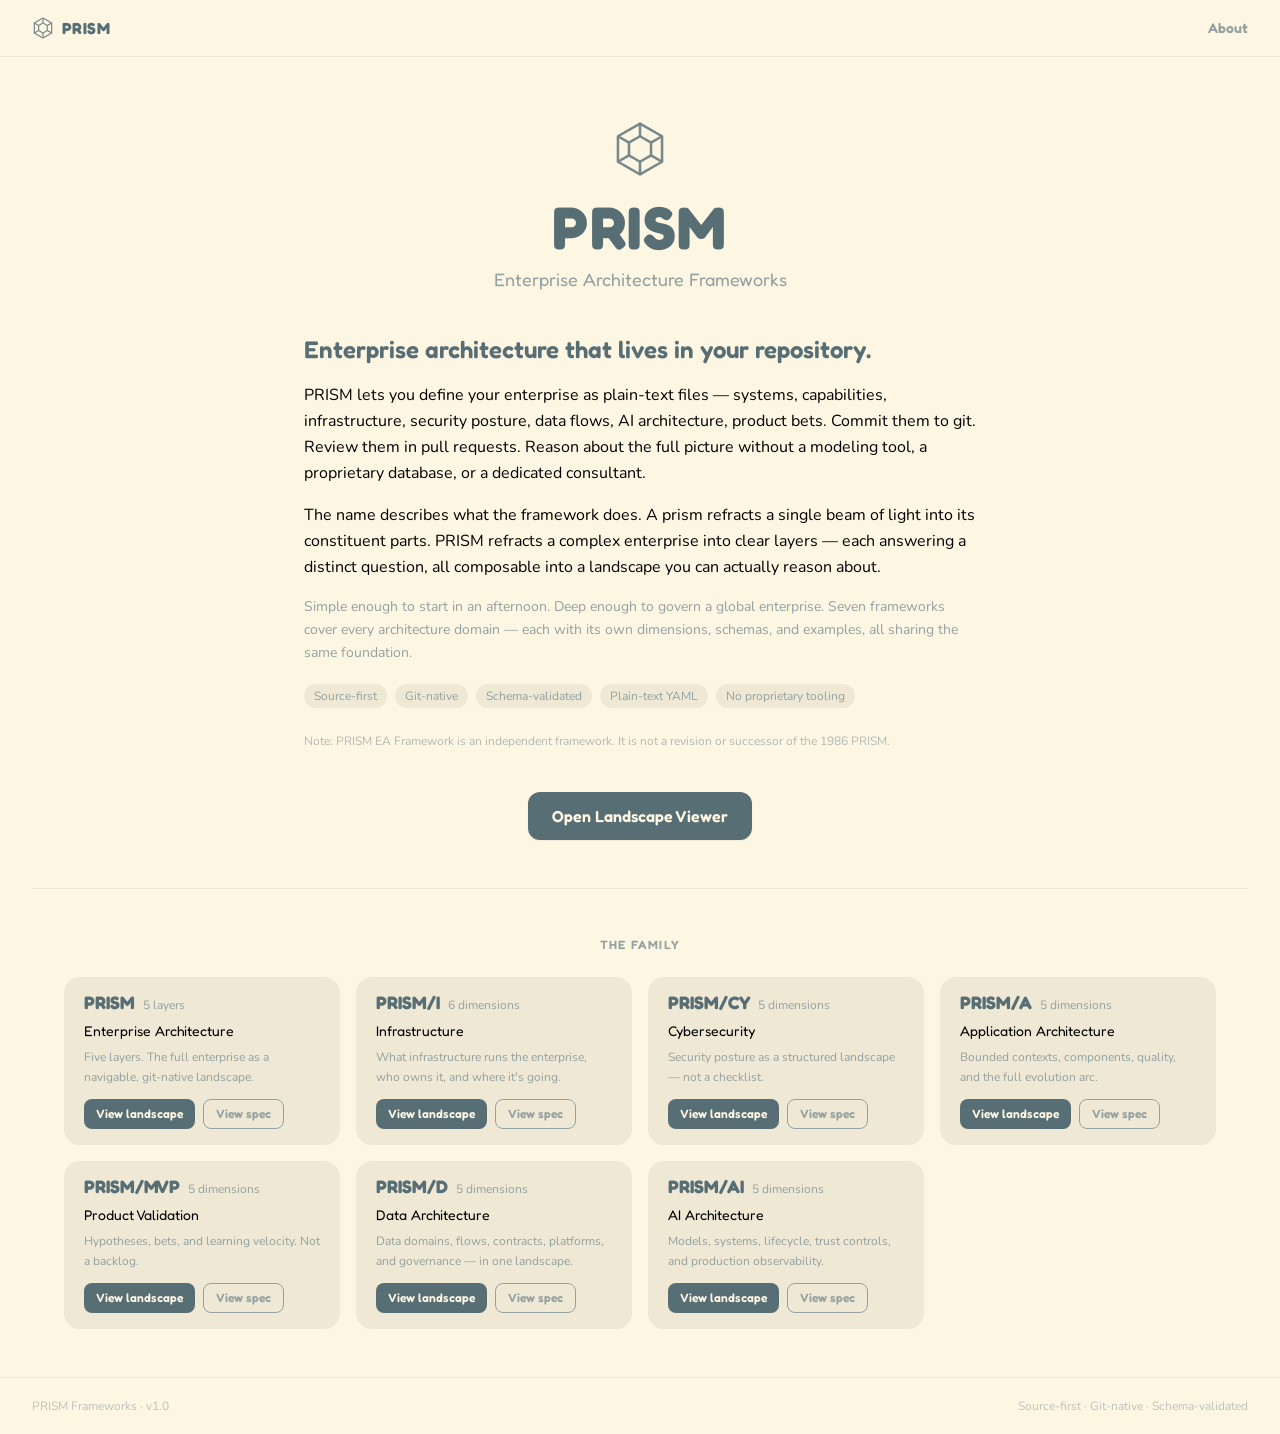
==== index.html @ 1857b0f9 "Add Google Analytics gtag to index.html Insert Google Analytics gtag (G-3FWQ7CKRZH) into the HTML he" ====
<!doctype html><html lang="en"><head><meta charset="UTF-8"><meta name="viewport" content="width=device-width,initial-scale=1"><script async src="https://www.googletagmanager.com/gtag/js?id=G-3FWQ7CKRZH"></script><script>function gtag(){dataLayer.push(arguments)}window.dataLayer=window.dataLayer||[],gtag("js",new Date),gtag("config","G-3FWQ7CKRZH")</script><title>PRISM — Enterprise Architecture Frameworks</title><meta name="description" content="PRISM is a family of seven open enterprise architecture frameworks — EA, Infrastructure, Cybersecurity, Application, Data, AI, and Product — defined as plain-text YAML, committed to git, and reviewed in pull requests. Created by Vikram Goud Palakurthi."><meta name="keywords" content="PRISM Framework, PRISM Enterprise Architecture, Enterprise Architecture Framework, EA Framework, TOGAF alternative, Zachman Framework, ArchiMate, Infrastructure Architecture, Cybersecurity Architecture Framework, Application Architecture, Data Architecture Framework, AI Architecture Framework, Product Validation Framework, MVP Framework, git-native architecture, source-first architecture, YAML architecture, open enterprise architecture, Vikram Goud Palakurthi"><meta name="author" content="Vikram Goud Palakurthi"><meta name="creator" content="Vikram Goud Palakurthi"><meta name="robots" content="index, follow"><link rel="canonical" href="https://prism-framework.org/"><meta name="citation_title" content="PRISM: Enterprise Architecture Frameworks for the Source-First Era"><meta name="citation_author" content="Palakurthi, Vikram Goud"><meta name="citation_publication_date" content="2025"><meta name="citation_pdf_url" content="https://prism-framework.org/PRISM_Framework_V1.0.pdf"><meta name="citation_abstract_html_url" content="https://ssrn.com/abstract=7037719"><meta name="citation_doi" content="10.5281/zenodo.21325668"><meta property="og:type" content="website"><meta property="og:title" content="PRISM — Enterprise Architecture Frameworks"><meta property="og:description" content="Seven open enterprise architecture frameworks defined in plain-text YAML. Git-native, schema-validated, no proprietary tooling. Created by Vikram Goud Palakurthi."><meta property="og:url" content="https://prism-framework.org/"><meta property="og:site_name" content="PRISM Framework"><meta property="og:locale" content="en_US"><meta name="twitter:card" content="summary"><meta name="twitter:title" content="PRISM — Enterprise Architecture Frameworks"><meta name="twitter:description" content="Seven open enterprise architecture frameworks defined in plain-text YAML. Git-native, schema-validated, no proprietary tooling."><meta name="twitter:creator" content="@mrtinkz"><script type="application/ld+json">{
      "@context": "https://schema.org",
      "@graph": [
        {
          "@type": "WebSite",
          "@id": "https://prism-framework.org/#website",
          "url": "https://prism-framework.org/",
          "name": "PRISM Framework",
          "description": "A family of seven open enterprise architecture frameworks for describing, governing, and evolving enterprises as plain-text YAML landscapes committed to git.",
          "inLanguage": "en",
          "creator": {
            "@id": "https://prism-framework.org/#creator"
          },
          "keywords": [
            "PRISM Framework",
            "Enterprise Architecture",
            "TOGAF alternative",
            "Zachman Framework",
            "ArchiMate",
            "Infrastructure Architecture",
            "Cybersecurity Architecture",
            "Application Architecture",
            "Data Architecture",
            "AI Architecture",
            "Product Validation",
            "git-native architecture",
            "source-first enterprise architecture"
          ]
        },
        {
          "@type": "Person",
          "@id": "https://prism-framework.org/#creator",
          "name": "Vikram Goud Palakurthi",
          "alternateName": "V.G. Palakurthi",
          "email": "mrtinkz@gmail.com",
          "knowsAbout": [
            "Enterprise Architecture",
            "Software Architecture",
            "AI Architecture",
            "Cybersecurity Architecture",
            "Infrastructure Architecture",
            "Data Architecture"
          ],
          "sameAs": [
            "https://github.com/mrtinkz"
          ]
        },
        {
          "@type": "SoftwareApplication",
          "@id": "https://prism-framework.org/#app",
          "name": "PRISM Landscape Viewer",
          "applicationCategory": "BusinessApplication",
          "description": "Interactive viewer and editor for PRISM enterprise architecture landscapes.",
          "operatingSystem": "Web",
          "isPartOf": { "@id": "https://prism-framework.org/#website" },
          "author": { "@id": "https://prism-framework.org/#creator" },
          "license": "https://creativecommons.org/licenses/by-sa/4.0/"
        },
        {
          "@type": "ScholarlyArticle",
          "@id": "https://prism-framework.org/#paper",
          "name": "PRISM: Enterprise Architecture Frameworks for the Source-First Era",
          "headline": "PRISM: Enterprise Architecture Frameworks for the Source-First Era",
          "author": { "@id": "https://prism-framework.org/#creator" },
          "datePublished": "2025",
          "url": "https://prism-framework.org/PRISM_Framework_V1.0.pdf",
          "identifier": "https://doi.org/10.5281/zenodo.21325668",
          "sameAs": [
            "https://ssrn.com/abstract=7037719",
            "https://doi.org/10.5281/zenodo.21325668"
          ],
          "isPartOf": { "@id": "https://prism-framework.org/#website" }
        }
      ]
    }</script><link rel="icon" type="image/svg+xml" href="/favicon.svg"><link rel="preconnect" href="https://fonts.googleapis.com"><link rel="preconnect" href="https://fonts.gstatic.com" crossorigin><link href="https://fonts.googleapis.com/css2?family=Fredoka:wght@400;600;700&family=Nunito:wght@400;600;700;800&display=swap" rel="stylesheet"><script type="module" crossorigin src="/assets/index-Dv40c6bV.js"></script><link rel="stylesheet" crossorigin href="/assets/index-DFppv4vb.css"></head><body><div id="root"></div></body></html>
---- assets/index-DFppv4vb.css ----
*,:before,:after{--tw-border-spacing-x: 0;--tw-border-spacing-y: 0;--tw-translate-x: 0;--tw-translate-y: 0;--tw-rotate: 0;--tw-skew-x: 0;--tw-skew-y: 0;--tw-scale-x: 1;--tw-scale-y: 1;--tw-pan-x: ;--tw-pan-y: ;--tw-pinch-zoom: ;--tw-scroll-snap-strictness: proximity;--tw-gradient-from-position: ;--tw-gradient-via-position: ;--tw-gradient-to-position: ;--tw-ordinal: ;--tw-slashed-zero: ;--tw-numeric-figure: ;--tw-numeric-spacing: ;--tw-numeric-fraction: ;--tw-ring-inset: ;--tw-ring-offset-width: 0px;--tw-ring-offset-color: #fff;--tw-ring-color: rgb(59 130 246 / .5);--tw-ring-offset-shadow: 0 0 #0000;--tw-ring-shadow: 0 0 #0000;--tw-shadow: 0 0 #0000;--tw-shadow-colored: 0 0 #0000;--tw-blur: ;--tw-brightness: ;--tw-contrast: ;--tw-grayscale: ;--tw-hue-rotate: ;--tw-invert: ;--tw-saturate: ;--tw-sepia: ;--tw-drop-shadow: ;--tw-backdrop-blur: ;--tw-backdrop-brightness: ;--tw-backdrop-contrast: ;--tw-backdrop-grayscale: ;--tw-backdrop-hue-rotate: ;--tw-backdrop-invert: ;--tw-backdrop-opacity: ;--tw-backdrop-saturate: ;--tw-backdrop-sepia: ;--tw-contain-size: ;--tw-contain-layout: ;--tw-contain-paint: ;--tw-contain-style: }::backdrop{--tw-border-spacing-x: 0;--tw-border-spacing-y: 0;--tw-translate-x: 0;--tw-translate-y: 0;--tw-rotate: 0;--tw-skew-x: 0;--tw-skew-y: 0;--tw-scale-x: 1;--tw-scale-y: 1;--tw-pan-x: ;--tw-pan-y: ;--tw-pinch-zoom: ;--tw-scroll-snap-strictness: proximity;--tw-gradient-from-position: ;--tw-gradient-via-position: ;--tw-gradient-to-position: ;--tw-ordinal: ;--tw-slashed-zero: ;--tw-numeric-figure: ;--tw-numeric-spacing: ;--tw-numeric-fraction: ;--tw-ring-inset: ;--tw-ring-offset-width: 0px;--tw-ring-offset-color: #fff;--tw-ring-color: rgb(59 130 246 / .5);--tw-ring-offset-shadow: 0 0 #0000;--tw-ring-shadow: 0 0 #0000;--tw-shadow: 0 0 #0000;--tw-shadow-colored: 0 0 #0000;--tw-blur: ;--tw-brightness: ;--tw-contrast: ;--tw-grayscale: ;--tw-hue-rotate: ;--tw-invert: ;--tw-saturate: ;--tw-sepia: ;--tw-drop-shadow: ;--tw-backdrop-blur: ;--tw-backdrop-brightness: ;--tw-backdrop-contrast: ;--tw-backdrop-grayscale: ;--tw-backdrop-hue-rotate: ;--tw-backdrop-invert: ;--tw-backdrop-opacity: ;--tw-backdrop-saturate: ;--tw-backdrop-sepia: ;--tw-contain-size: ;--tw-contain-layout: ;--tw-contain-paint: ;--tw-contain-style: }*,:before,:after{box-sizing:border-box;border-width:0;border-style:solid;border-color:#e5e7eb}:before,:after{--tw-content: ""}html,:host{line-height:1.5;-webkit-text-size-adjust:100%;-moz-tab-size:4;-o-tab-size:4;tab-size:4;font-family:ui-sans-serif,system-ui,sans-serif,"Apple Color Emoji","Segoe UI Emoji",Segoe UI Symbol,"Noto Color Emoji";font-feature-settings:normal;font-variation-settings:normal;-webkit-tap-highlight-color:transparent}body{margin:0;line-height:inherit}hr{height:0;color:inherit;border-top-width:1px}abbr:where([title]){-webkit-text-decoration:underline dotted;text-decoration:underline dotted}h1,h2,h3,h4,h5,h6{font-size:inherit;font-weight:inherit}a{color:inherit;text-decoration:inherit}b,strong{font-weight:bolder}code,kbd,samp,pre{font-family:ui-monospace,SFMono-Regular,Menlo,Monaco,Consolas,Liberation Mono,Courier New,monospace;font-feature-settings:normal;font-variation-settings:normal;font-size:1em}small{font-size:80%}sub,sup{font-size:75%;line-height:0;position:relative;vertical-align:baseline}sub{bottom:-.25em}sup{top:-.5em}table{text-indent:0;border-color:inherit;border-collapse:collapse}button,input,optgroup,select,textarea{font-family:inherit;font-feature-settings:inherit;font-variation-settings:inherit;font-size:100%;font-weight:inherit;line-height:inherit;letter-spacing:inherit;color:inherit;margin:0;padding:0}button,select{text-transform:none}button,input:where([type=button]),input:where([type=reset]),input:where([type=submit]){-webkit-appearance:button;background-color:transparent;background-image:none}:-moz-focusring{outline:auto}:-moz-ui-invalid{box-shadow:none}progress{vertical-align:baseline}::-webkit-inner-spin-button,::-webkit-outer-spin-button{height:auto}[type=search]{-webkit-appearance:textfield;outline-offset:-2px}::-webkit-search-decoration{-webkit-appearance:none}::-webkit-file-upload-button{-webkit-appearance:button;font:inherit}summary{display:list-item}blockquote,dl,dd,h1,h2,h3,h4,h5,h6,hr,figure,p,pre{margin:0}fieldset{margin:0;padding:0}legend{padding:0}ol,ul,menu{list-style:none;margin:0;padding:0}dialog{padding:0}textarea{resize:vertical}input::-moz-placeholder,textarea::-moz-placeholder{opacity:1;color:#9ca3af}input::placeholder,textarea::placeholder{opacity:1;color:#9ca3af}button,[role=button]{cursor:pointer}:disabled{cursor:default}img,svg,video,canvas,audio,iframe,embed,object{display:block;vertical-align:middle}img,video{max-width:100%;height:auto}[hidden]:where(:not([hidden=until-found])){display:none}.visible{visibility:visible}.fixed{position:fixed}.absolute{position:absolute}.relative{position:relative}.sticky{position:sticky}.right-0{right:0}.top-0{top:0}.top-full{top:100%}.z-10{z-index:10}.mx-8{margin-left:2rem;margin-right:2rem}.mx-auto{margin-left:auto;margin-right:auto}.my-4{margin-top:1rem;margin-bottom:1rem}.my-8{margin-top:2rem;margin-bottom:2rem}.mb-1{margin-bottom:.25rem}.mb-1\.5{margin-bottom:.375rem}.mb-10{margin-bottom:2.5rem}.mb-2{margin-bottom:.5rem}.mb-3{margin-bottom:.75rem}.mb-4{margin-bottom:1rem}.mb-5{margin-bottom:1.25rem}.mb-6{margin-bottom:1.5rem}.ml-1\.5{margin-left:.375rem}.ml-auto{margin-left:auto}.mt-0\.5{margin-top:.125rem}.mt-1{margin-top:.25rem}.mt-10{margin-top:2.5rem}.mt-12{margin-top:3rem}.mt-2{margin-top:.5rem}.mt-4{margin-top:1rem}.mt-5{margin-top:1.25rem}.mt-6{margin-top:1.5rem}.mt-auto{margin-top:auto}.block{display:block}.inline-block{display:inline-block}.flex{display:flex}.table{display:table}.grid{display:grid}.hidden{display:none}.h-2{height:.5rem}.h-3{height:.75rem}.h-px{height:1px}.min-h-screen{min-height:100vh}.w-2{width:.5rem}.w-3{width:.75rem}.w-36{width:9rem}.w-44{width:11rem}.w-5{width:1.25rem}.w-8{width:2rem}.w-full{width:100%}.max-w-2xl{max-width:42rem}.max-w-3xl{max-width:48rem}.max-w-6xl{max-width:72rem}.flex-1{flex:1 1 0%}.flex-shrink-0{flex-shrink:0}.border-collapse{border-collapse:collapse}.cursor-pointer{cursor:pointer}.select-none{-webkit-user-select:none;-moz-user-select:none;user-select:none}.list-decimal{list-style-type:decimal}.list-disc{list-style-type:disc}.grid-cols-1{grid-template-columns:repeat(1,minmax(0,1fr))}.grid-cols-2{grid-template-columns:repeat(2,minmax(0,1fr))}.flex-col{flex-direction:column}.flex-wrap{flex-wrap:wrap}.items-start{align-items:flex-start}.items-end{align-items:flex-end}.items-center{align-items:center}.items-baseline{align-items:baseline}.items-stretch{align-items:stretch}.justify-start{justify-content:flex-start}.justify-center{justify-content:center}.justify-between{justify-content:space-between}.gap-1{gap:.25rem}.gap-1\.5{gap:.375rem}.gap-10{gap:2.5rem}.gap-2{gap:.5rem}.gap-2\.5{gap:.625rem}.gap-3{gap:.75rem}.gap-4{gap:1rem}.gap-5{gap:1.25rem}.gap-x-8{-moz-column-gap:2rem;column-gap:2rem}.gap-y-1\.5{row-gap:.375rem}.space-x-3>:not([hidden])~:not([hidden]){--tw-space-x-reverse: 0;margin-right:calc(.75rem * var(--tw-space-x-reverse));margin-left:calc(.75rem * calc(1 - var(--tw-space-x-reverse)))}.space-y-0\.5>:not([hidden])~:not([hidden]){--tw-space-y-reverse: 0;margin-top:calc(.125rem * calc(1 - var(--tw-space-y-reverse)));margin-bottom:calc(.125rem * var(--tw-space-y-reverse))}.space-y-1>:not([hidden])~:not([hidden]){--tw-space-y-reverse: 0;margin-top:calc(.25rem * calc(1 - var(--tw-space-y-reverse)));margin-bottom:calc(.25rem * var(--tw-space-y-reverse))}.space-y-4>:not([hidden])~:not([hidden]){--tw-space-y-reverse: 0;margin-top:calc(1rem * calc(1 - var(--tw-space-y-reverse)));margin-bottom:calc(1rem * var(--tw-space-y-reverse))}.space-y-5>:not([hidden])~:not([hidden]){--tw-space-y-reverse: 0;margin-top:calc(1.25rem * calc(1 - var(--tw-space-y-reverse)));margin-bottom:calc(1.25rem * var(--tw-space-y-reverse))}.overflow-x-auto{overflow-x:auto}.whitespace-nowrap{white-space:nowrap}.rounded{border-radius:.25rem}.rounded-2xl{border-radius:1rem}.rounded-full{border-radius:9999px}.rounded-lg{border-radius:.5rem}.rounded-xl{border-radius:.75rem}.border{border-width:1px}.border-b{border-bottom-width:1px}.border-b-2{border-bottom-width:2px}.border-l-4{border-left-width:4px}.border-r{border-right-width:1px}.border-t{border-top-width:1px}.border-sol-base1{--tw-border-opacity: 1;border-color:rgb(147 161 161 / var(--tw-border-opacity, 1))}.border-sol-base2{--tw-border-opacity: 1;border-color:rgb(238 232 213 / var(--tw-border-opacity, 1))}.bg-sol-base00{--tw-bg-opacity: 1;background-color:rgb(88 110 117 / var(--tw-bg-opacity, 1))}.bg-sol-base2{--tw-bg-opacity: 1;background-color:rgb(238 232 213 / var(--tw-bg-opacity, 1))}.bg-sol-base3{--tw-bg-opacity: 1;background-color:rgb(253 246 227 / var(--tw-bg-opacity, 1))}.bg-white{--tw-bg-opacity: 1;background-color:rgb(255 255 255 / var(--tw-bg-opacity, 1))}.p-1{padding:.25rem}.p-5{padding:1.25rem}.px-1\.5{padding-left:.375rem;padding-right:.375rem}.px-2{padding-left:.5rem;padding-right:.5rem}.px-2\.5{padding-left:.625rem;padding-right:.625rem}.px-3{padding-left:.75rem;padding-right:.75rem}.px-4{padding-left:1rem;padding-right:1rem}.px-5{padding-left:1.25rem;padding-right:1.25rem}.px-6{padding-left:1.5rem;padding-right:1.5rem}.px-8{padding-left:2rem;padding-right:2rem}.py-0\.5{padding-top:.125rem;padding-bottom:.125rem}.py-1{padding-top:.25rem;padding-bottom:.25rem}.py-1\.5{padding-top:.375rem;padding-bottom:.375rem}.py-12{padding-top:3rem;padding-bottom:3rem}.py-16{padding-top:4rem;padding-bottom:4rem}.py-2{padding-top:.5rem;padding-bottom:.5rem}.py-3{padding-top:.75rem;padding-bottom:.75rem}.py-4{padding-top:1rem;padding-bottom:1rem}.py-5{padding-top:1.25rem;padding-bottom:1.25rem}.py-6{padding-top:1.5rem;padding-bottom:1.5rem}.pb-0\.5{padding-bottom:.125rem}.pb-12{padding-bottom:3rem}.pb-2{padding-bottom:.5rem}.pb-32{padding-bottom:8rem}.pl-5{padding-left:1.25rem}.pl-6{padding-left:1.5rem}.pl-7{padding-left:1.75rem}.pr-6{padding-right:1.5rem}.pt-1{padding-top:.25rem}.pt-16{padding-top:4rem}.pt-2{padding-top:.5rem}.pt-6{padding-top:1.5rem}.pt-8{padding-top:2rem}.text-left{text-align:left}.text-center{text-align:center}.text-right{text-align:right}.font-body{font-family:Nunito,sans-serif}.font-clay{font-family:Fredoka,sans-serif}.font-mono{font-family:ui-monospace,SFMono-Regular,Menlo,Monaco,Consolas,Liberation Mono,Courier New,monospace}.text-2xl{font-size:1.5rem;line-height:2rem}.text-3xl{font-size:1.875rem;line-height:2.25rem}.text-4xl{font-size:2.25rem;line-height:2.5rem}.text-5xl{font-size:3rem;line-height:1}.text-6xl{font-size:3.75rem;line-height:1}.text-base{font-size:1rem;line-height:1.5rem}.text-lg{font-size:1.125rem;line-height:1.75rem}.text-sm{font-size:.875rem;line-height:1.25rem}.text-xl{font-size:1.25rem;line-height:1.75rem}.text-xs{font-size:.75rem;line-height:1rem}.font-bold{font-weight:700}.font-semibold{font-weight:600}.uppercase{text-transform:uppercase}.capitalize{text-transform:capitalize}.italic{font-style:italic}.leading-none{line-height:1}.leading-relaxed{line-height:1.625}.leading-snug{line-height:1.375}.leading-tight{line-height:1.25}.tracking-wide{letter-spacing:.025em}.tracking-wider{letter-spacing:.05em}.tracking-widest{letter-spacing:.1em}.text-red-600{--tw-text-opacity: 1;color:rgb(220 38 38 / var(--tw-text-opacity, 1))}.text-sol-base0{--tw-text-opacity: 1;color:rgb(101 123 131 / var(--tw-text-opacity, 1))}.text-sol-base00{--tw-text-opacity: 1;color:rgb(88 110 117 / var(--tw-text-opacity, 1))}.text-sol-base1{--tw-text-opacity: 1;color:rgb(147 161 161 / var(--tw-text-opacity, 1))}.text-sol-base3{--tw-text-opacity: 1;color:rgb(253 246 227 / var(--tw-text-opacity, 1))}.text-sol-blue{--tw-text-opacity: 1;color:rgb(38 139 210 / var(--tw-text-opacity, 1))}.text-sol-cyan{--tw-text-opacity: 1;color:rgb(42 161 152 / var(--tw-text-opacity, 1))}.text-sol-green{--tw-text-opacity: 1;color:rgb(133 153 0 / var(--tw-text-opacity, 1))}.text-sol-magenta{--tw-text-opacity: 1;color:rgb(211 54 130 / var(--tw-text-opacity, 1))}.text-sol-orange{--tw-text-opacity: 1;color:rgb(203 75 22 / var(--tw-text-opacity, 1))}.text-sol-violet{--tw-text-opacity: 1;color:rgb(108 113 196 / var(--tw-text-opacity, 1))}.text-sol-yellow{--tw-text-opacity: 1;color:rgb(181 137 0 / var(--tw-text-opacity, 1))}.underline{text-decoration-line:underline}.opacity-60{opacity:.6}.opacity-70{opacity:.7}.opacity-80{opacity:.8}.shadow{--tw-shadow: 0 1px 3px 0 rgb(0 0 0 / .1), 0 1px 2px -1px rgb(0 0 0 / .1);--tw-shadow-colored: 0 1px 3px 0 var(--tw-shadow-color), 0 1px 2px -1px var(--tw-shadow-color);box-shadow:var(--tw-ring-offset-shadow, 0 0 #0000),var(--tw-ring-shadow, 0 0 #0000),var(--tw-shadow)}.shadow-sm{--tw-shadow: 0 1px 2px 0 rgb(0 0 0 / .05);--tw-shadow-colored: 0 1px 2px 0 var(--tw-shadow-color);box-shadow:var(--tw-ring-offset-shadow, 0 0 #0000),var(--tw-ring-shadow, 0 0 #0000),var(--tw-shadow)}.outline{outline-style:solid}.ring{--tw-ring-offset-shadow: var(--tw-ring-inset) 0 0 0 var(--tw-ring-offset-width) var(--tw-ring-offset-color);--tw-ring-shadow: var(--tw-ring-inset) 0 0 0 calc(3px + var(--tw-ring-offset-width)) var(--tw-ring-color);box-shadow:var(--tw-ring-offset-shadow),var(--tw-ring-shadow),var(--tw-shadow, 0 0 #0000)}.filter{filter:var(--tw-blur) var(--tw-brightness) var(--tw-contrast) var(--tw-grayscale) var(--tw-hue-rotate) var(--tw-invert) var(--tw-saturate) var(--tw-sepia) var(--tw-drop-shadow)}.transition{transition-property:color,background-color,border-color,text-decoration-color,fill,stroke,opacity,box-shadow,transform,filter,backdrop-filter;transition-timing-function:cubic-bezier(.4,0,.2,1);transition-duration:.15s}.transition-all{transition-property:all;transition-timing-function:cubic-bezier(.4,0,.2,1);transition-duration:.15s}.transition-colors{transition-property:color,background-color,border-color,text-decoration-color,fill,stroke;transition-timing-function:cubic-bezier(.4,0,.2,1);transition-duration:.15s}.transition-opacity{transition-property:opacity;transition-timing-function:cubic-bezier(.4,0,.2,1);transition-duration:.15s}.duration-150{transition-duration:.15s}body{background-color:#fdf6ec;font-family:Nunito,sans-serif;-webkit-font-smoothing:antialiased}.first\:mt-0:first-child{margin-top:0}.hover\:text-sol-base00:hover{--tw-text-opacity: 1;color:rgb(88 110 117 / var(--tw-text-opacity, 1))}.hover\:opacity-70:hover{opacity:.7}.hover\:opacity-90:hover{opacity:.9}@media (min-width: 640px){.sm\:grid-cols-2{grid-template-columns:repeat(2,minmax(0,1fr))}}@media (min-width: 1024px){.lg\:grid-cols-3{grid-template-columns:repeat(3,minmax(0,1fr))}}@media (min-width: 1280px){.xl\:grid-cols-4{grid-template-columns:repeat(4,minmax(0,1fr))}}
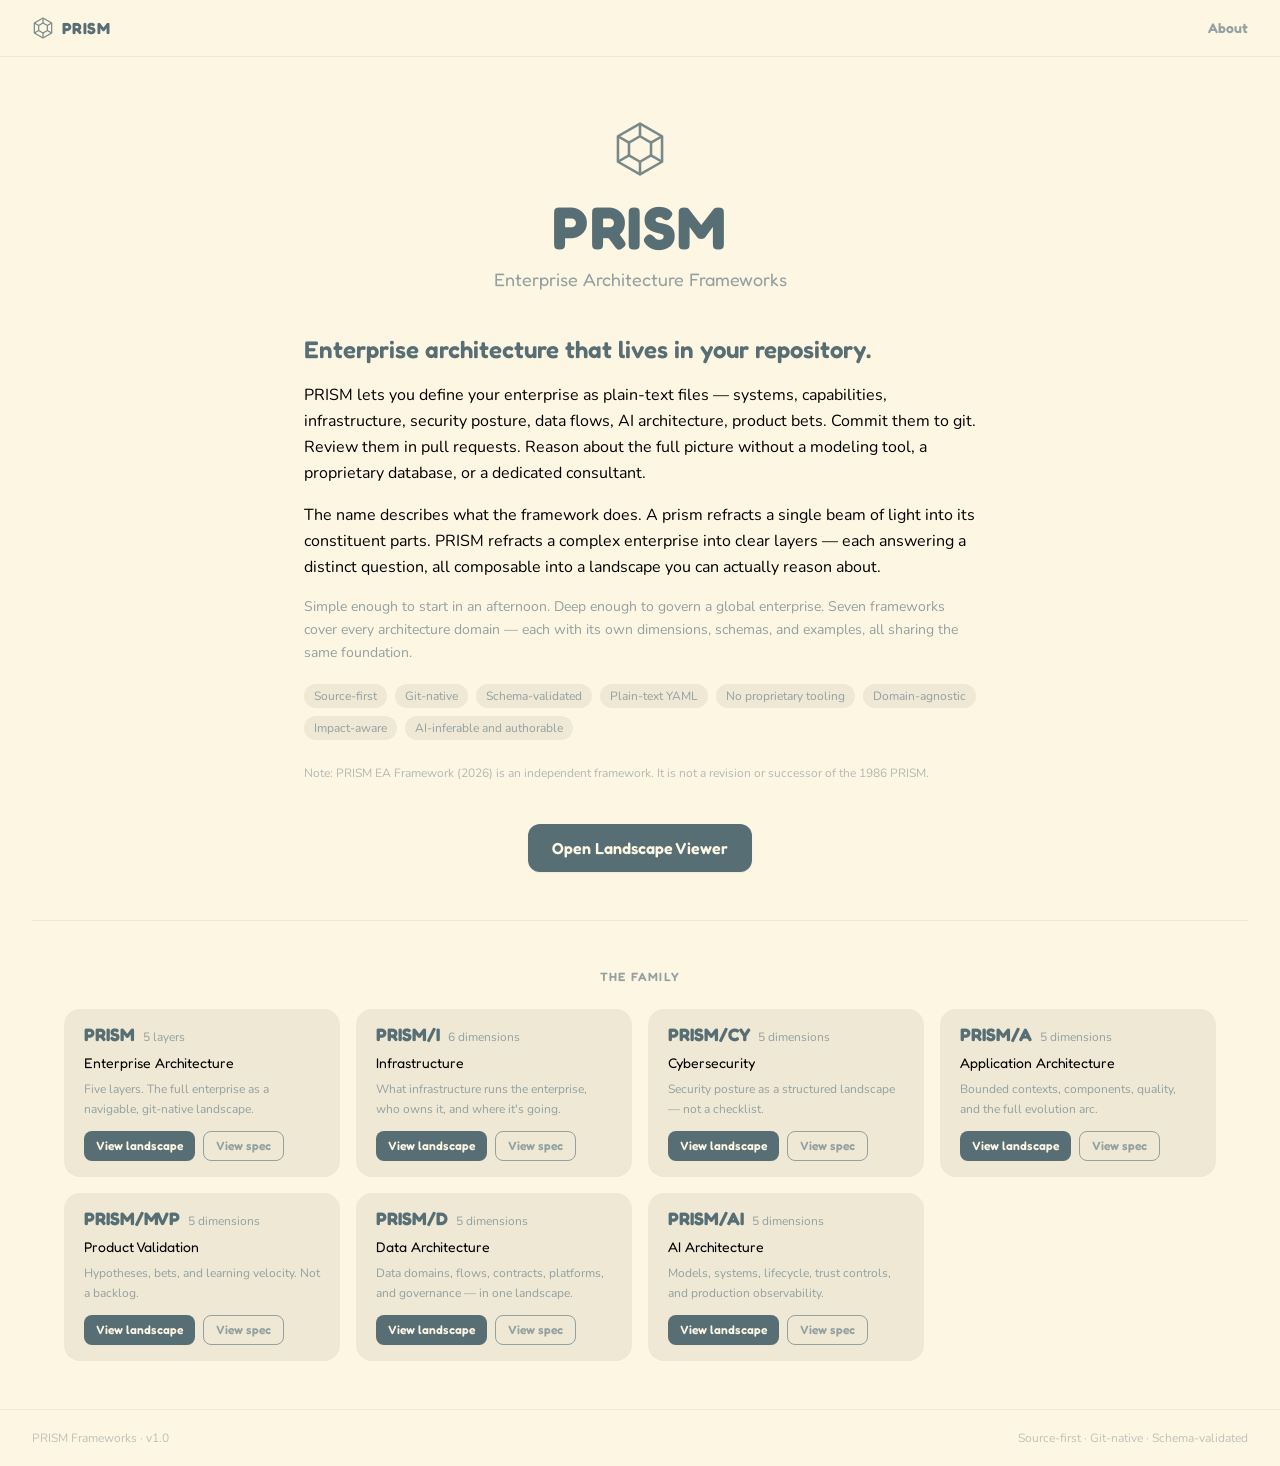
==== commit 2272d4e2: "Update paper citation year to 2026 Bump the publication year for Palakurthi, V.G.'s PRISM paper from" ====
--- a/index.html
+++ b/index.html
@@ -1,4 +1,4 @@
-<!doctype html><html lang="en"><head><meta charset="UTF-8"><meta name="viewport" content="width=device-width,initial-scale=1"><script async src="https://www.googletagmanager.com/gtag/js?id=G-3FWQ7CKRZH"></script><script>function gtag(){dataLayer.push(arguments)}window.dataLayer=window.dataLayer||[],gtag("js",new Date),gtag("config","G-3FWQ7CKRZH")</script><title>PRISM — Enterprise Architecture Frameworks</title><meta name="description" content="PRISM is a family of seven open enterprise architecture frameworks — EA, Infrastructure, Cybersecurity, Application, Data, AI, and Product — defined as plain-text YAML, committed to git, and reviewed in pull requests. Created by Vikram Goud Palakurthi."><meta name="keywords" content="PRISM Framework, PRISM Enterprise Architecture, Enterprise Architecture Framework, EA Framework, TOGAF alternative, Zachman Framework, ArchiMate, Infrastructure Architecture, Cybersecurity Architecture Framework, Application Architecture, Data Architecture Framework, AI Architecture Framework, Product Validation Framework, MVP Framework, git-native architecture, source-first architecture, YAML architecture, open enterprise architecture, Vikram Goud Palakurthi"><meta name="author" content="Vikram Goud Palakurthi"><meta name="creator" content="Vikram Goud Palakurthi"><meta name="robots" content="index, follow"><link rel="canonical" href="https://prism-framework.org/"><meta name="citation_title" content="PRISM: Enterprise Architecture Frameworks for the Source-First Era"><meta name="citation_author" content="Palakurthi, Vikram Goud"><meta name="citation_publication_date" content="2025"><meta name="citation_pdf_url" content="https://prism-framework.org/PRISM_Framework_V1.0.pdf"><meta name="citation_abstract_html_url" content="https://ssrn.com/abstract=7037719"><meta name="citation_doi" content="10.5281/zenodo.21325668"><meta property="og:type" content="website"><meta property="og:title" content="PRISM — Enterprise Architecture Frameworks"><meta property="og:description" content="Seven open enterprise architecture frameworks defined in plain-text YAML. Git-native, schema-validated, no proprietary tooling. Created by Vikram Goud Palakurthi."><meta property="og:url" content="https://prism-framework.org/"><meta property="og:site_name" content="PRISM Framework"><meta property="og:locale" content="en_US"><meta name="twitter:card" content="summary"><meta name="twitter:title" content="PRISM — Enterprise Architecture Frameworks"><meta name="twitter:description" content="Seven open enterprise architecture frameworks defined in plain-text YAML. Git-native, schema-validated, no proprietary tooling."><meta name="twitter:creator" content="@mrtinkz"><script type="application/ld+json">{
+<!doctype html><html lang="en"><head><meta charset="UTF-8"><meta name="viewport" content="width=device-width,initial-scale=1"><script async src="https://www.googletagmanager.com/gtag/js?id=G-3FWQ7CKRZH"></script><script>function gtag(){dataLayer.push(arguments)}window.dataLayer=window.dataLayer||[],gtag("js",new Date),gtag("config","G-3FWQ7CKRZH")</script><title>PRISM — Enterprise Architecture Frameworks</title><meta name="description" content="PRISM is a family of seven open enterprise architecture frameworks — EA, Infrastructure, Cybersecurity, Application, Data, AI, and Product — defined as plain-text YAML, committed to git, and reviewed in pull requests. Created by Vikram Goud Palakurthi. Released 2026; not affiliated with the 1986 PRISM."><meta name="keywords" content="PRISM Framework, PRISM Enterprise Architecture, PRISM EA, PRISM EA Framework, PRISM Enterprise Architecture Framework 2026, PRISM EA 2026, PRISM/EA 2026, Enterprise Architecture Framework, EA Framework, TOGAF alternative, Zachman Framework, ArchiMate, Infrastructure Architecture, Cybersecurity Architecture Framework, Application Architecture, Data Architecture Framework, AI Architecture Framework, Product Validation Framework, MVP Framework, git-native architecture, source-first architecture, YAML architecture, open enterprise architecture, Vikram Goud Palakurthi"><meta name="author" content="Vikram Goud Palakurthi"><meta name="creator" content="Vikram Goud Palakurthi"><meta name="robots" content="index, follow"><link rel="canonical" href="https://prism-framework.org/"><meta name="citation_title" content="PRISM: Enterprise Architecture Frameworks for the Source-First Era"><meta name="citation_author" content="Palakurthi, Vikram Goud"><meta name="citation_publication_date" content="2026"><meta name="citation_pdf_url" content="https://prism-framework.org/PRISM_Framework_V1.0.pdf"><meta name="citation_abstract_html_url" content="https://ssrn.com/abstract=7037719"><meta name="citation_doi" content="10.5281/zenodo.21325668"><meta property="og:type" content="website"><meta property="og:title" content="PRISM — Enterprise Architecture Frameworks"><meta property="og:description" content="Seven open enterprise architecture frameworks defined in plain-text YAML. Git-native, schema-validated, no proprietary tooling. Created by Vikram Goud Palakurthi."><meta property="og:url" content="https://prism-framework.org/"><meta property="og:site_name" content="PRISM Framework"><meta property="og:locale" content="en_US"><meta name="twitter:card" content="summary"><meta name="twitter:title" content="PRISM — Enterprise Architecture Frameworks"><meta name="twitter:description" content="Seven open enterprise architecture frameworks defined in plain-text YAML. Git-native, schema-validated, no proprietary tooling."><meta name="twitter:creator" content="@mrtinkz"><script type="application/ld+json">{
       "@context": "https://schema.org",
       "@graph": [
         {
@@ -6,13 +6,23 @@
           "@id": "https://prism-framework.org/#website",
           "url": "https://prism-framework.org/",
           "name": "PRISM Framework",
+          "alternateName": [
+            "PRISM EA",
+            "PRISM EA Framework",
+            "PRISM Enterprise Architecture Framework",
+            "PRISM Enterprise Architecture Framework 2026",
+            "PRISM/EA 2026"
+          ],
           "description": "A family of seven open enterprise architecture frameworks for describing, governing, and evolving enterprises as plain-text YAML landscapes committed to git.",
+          "disambiguatingDescription": "PRISM EA Framework (2026) is an independent enterprise architecture framework created by Vikram Goud Palakurthi. It is not a revision, update, or successor of the 1986 PRISM, and the two are unrelated.",
           "inLanguage": "en",
           "creator": {
             "@id": "https://prism-framework.org/#creator"
           },
           "keywords": [
             "PRISM Framework",
+            "PRISM EA",
+            "PRISM Enterprise Architecture Framework 2026",
             "Enterprise Architecture",
             "TOGAF alternative",
             "Zachman Framework",
@@ -61,8 +71,9 @@
           "@id": "https://prism-framework.org/#paper",
           "name": "PRISM: Enterprise Architecture Frameworks for the Source-First Era",
           "headline": "PRISM: Enterprise Architecture Frameworks for the Source-First Era",
+          "alternateName": "PRISM Enterprise Architecture Framework 2026",
           "author": { "@id": "https://prism-framework.org/#creator" },
-          "datePublished": "2025",
+          "datePublished": "2026",
           "url": "https://prism-framework.org/PRISM_Framework_V1.0.pdf",
           "identifier": "https://doi.org/10.5281/zenodo.21325668",
           "sameAs": [
@@ -72,4 +83,4 @@
           "isPartOf": { "@id": "https://prism-framework.org/#website" }
         }
       ]
-    }</script><link rel="icon" type="image/svg+xml" href="/favicon.svg"><link rel="preconnect" href="https://fonts.googleapis.com"><link rel="preconnect" href="https://fonts.gstatic.com" crossorigin><link href="https://fonts.googleapis.com/css2?family=Fredoka:wght@400;600;700&family=Nunito:wght@400;600;700;800&display=swap" rel="stylesheet"><script type="module" crossorigin src="/assets/index-Dv40c6bV.js"></script><link rel="stylesheet" crossorigin href="/assets/index-DFppv4vb.css"></head><body><div id="root"></div></body></html>+    }</script><link rel="icon" type="image/svg+xml" href="./favicon.svg"><link rel="preconnect" href="https://fonts.googleapis.com"><link rel="preconnect" href="https://fonts.gstatic.com" crossorigin><link href="https://fonts.googleapis.com/css2?family=Fredoka:wght@400;600;700&family=Nunito:wght@400;600;700;800&display=swap" rel="stylesheet"><script type="module" crossorigin src="./assets/index-B1zBWJTl.js"></script><link rel="stylesheet" crossorigin href="./assets/index-DFppv4vb.css"></head><body><div id="root"></div></body></html>
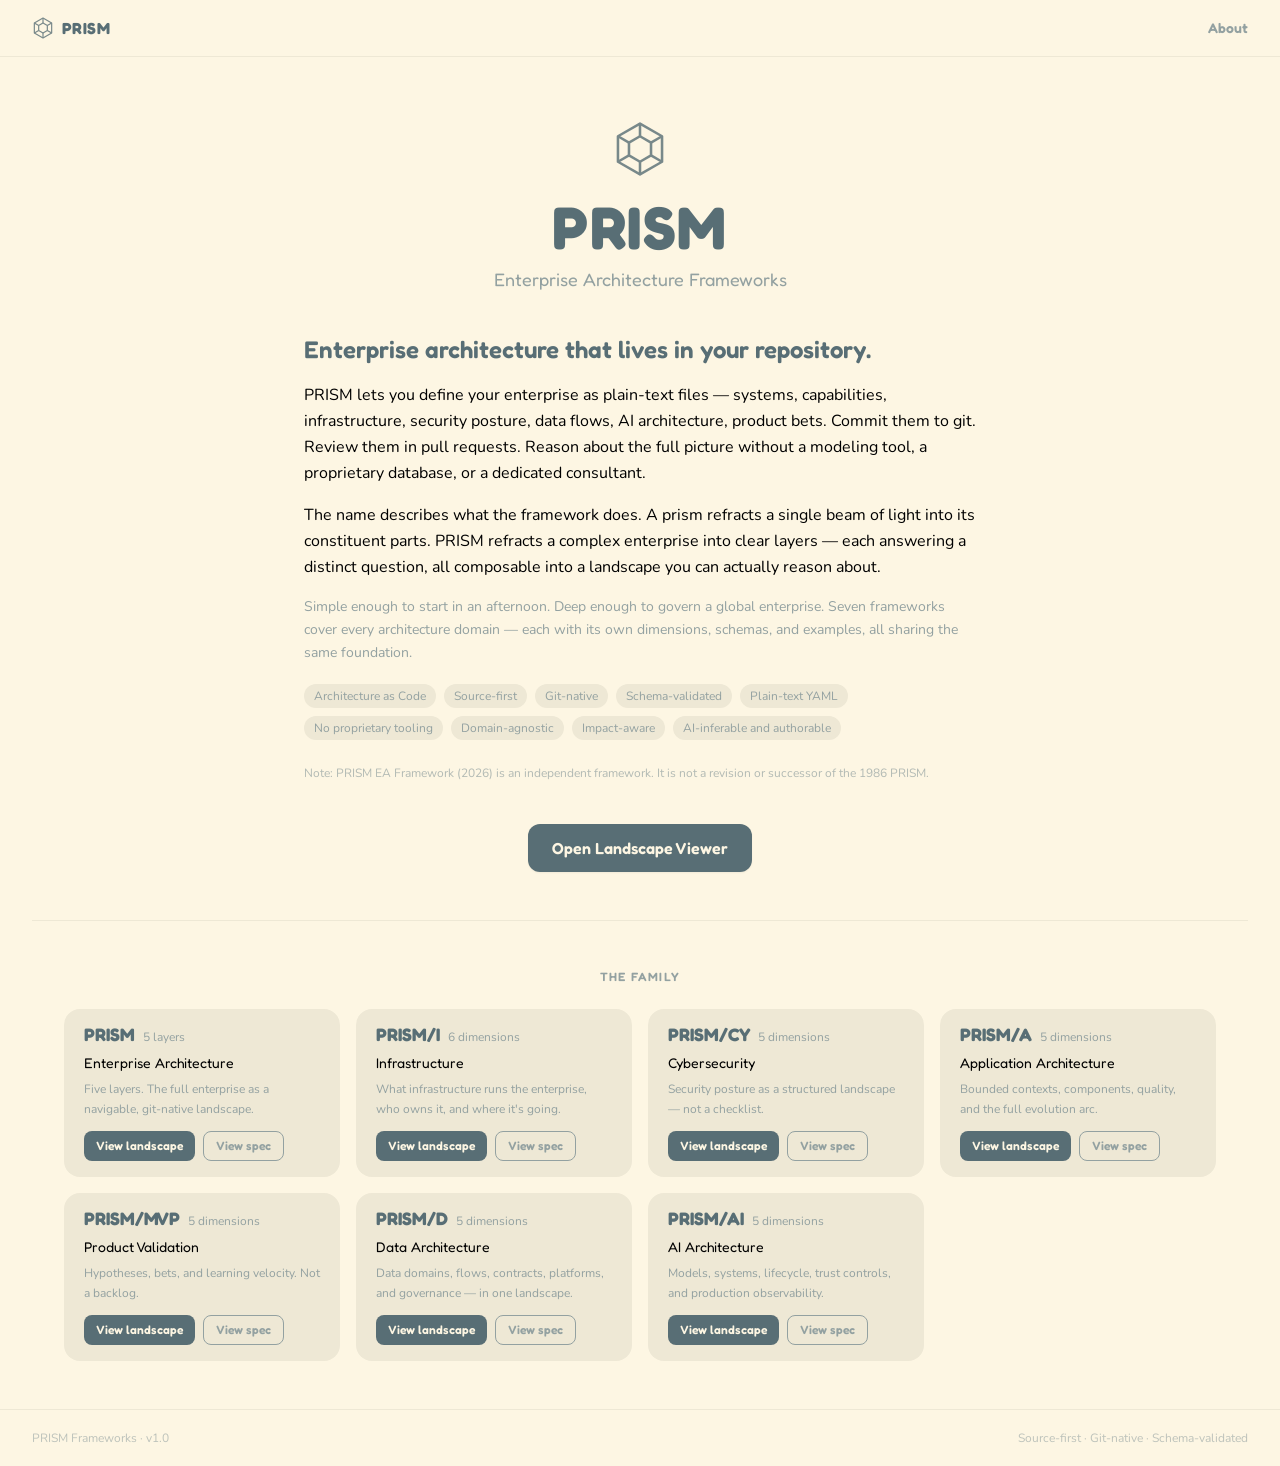
==== commit bedb1221: "Minor spec update" ====
--- a/index.html
+++ b/index.html
@@ -83,4 +83,4 @@
           "isPartOf": { "@id": "https://prism-framework.org/#website" }
         }
       ]
-    }</script><link rel="icon" type="image/svg+xml" href="./favicon.svg"><link rel="preconnect" href="https://fonts.googleapis.com"><link rel="preconnect" href="https://fonts.gstatic.com" crossorigin><link href="https://fonts.googleapis.com/css2?family=Fredoka:wght@400;600;700&family=Nunito:wght@400;600;700;800&display=swap" rel="stylesheet"><script type="module" crossorigin src="./assets/index-B1zBWJTl.js"></script><link rel="stylesheet" crossorigin href="./assets/index-DFppv4vb.css"></head><body><div id="root"></div></body></html>+    }</script><link rel="icon" type="image/svg+xml" href="./favicon.svg"><link rel="preconnect" href="https://fonts.googleapis.com"><link rel="preconnect" href="https://fonts.gstatic.com" crossorigin><link href="https://fonts.googleapis.com/css2?family=Fredoka:wght@400;600;700&family=Nunito:wght@400;600;700;800&display=swap" rel="stylesheet"><script type="module" crossorigin src="./assets/index-CXtOeYN4.js"></script><link rel="stylesheet" crossorigin href="./assets/index-DFppv4vb.css"></head><body><div id="root"></div></body></html>
